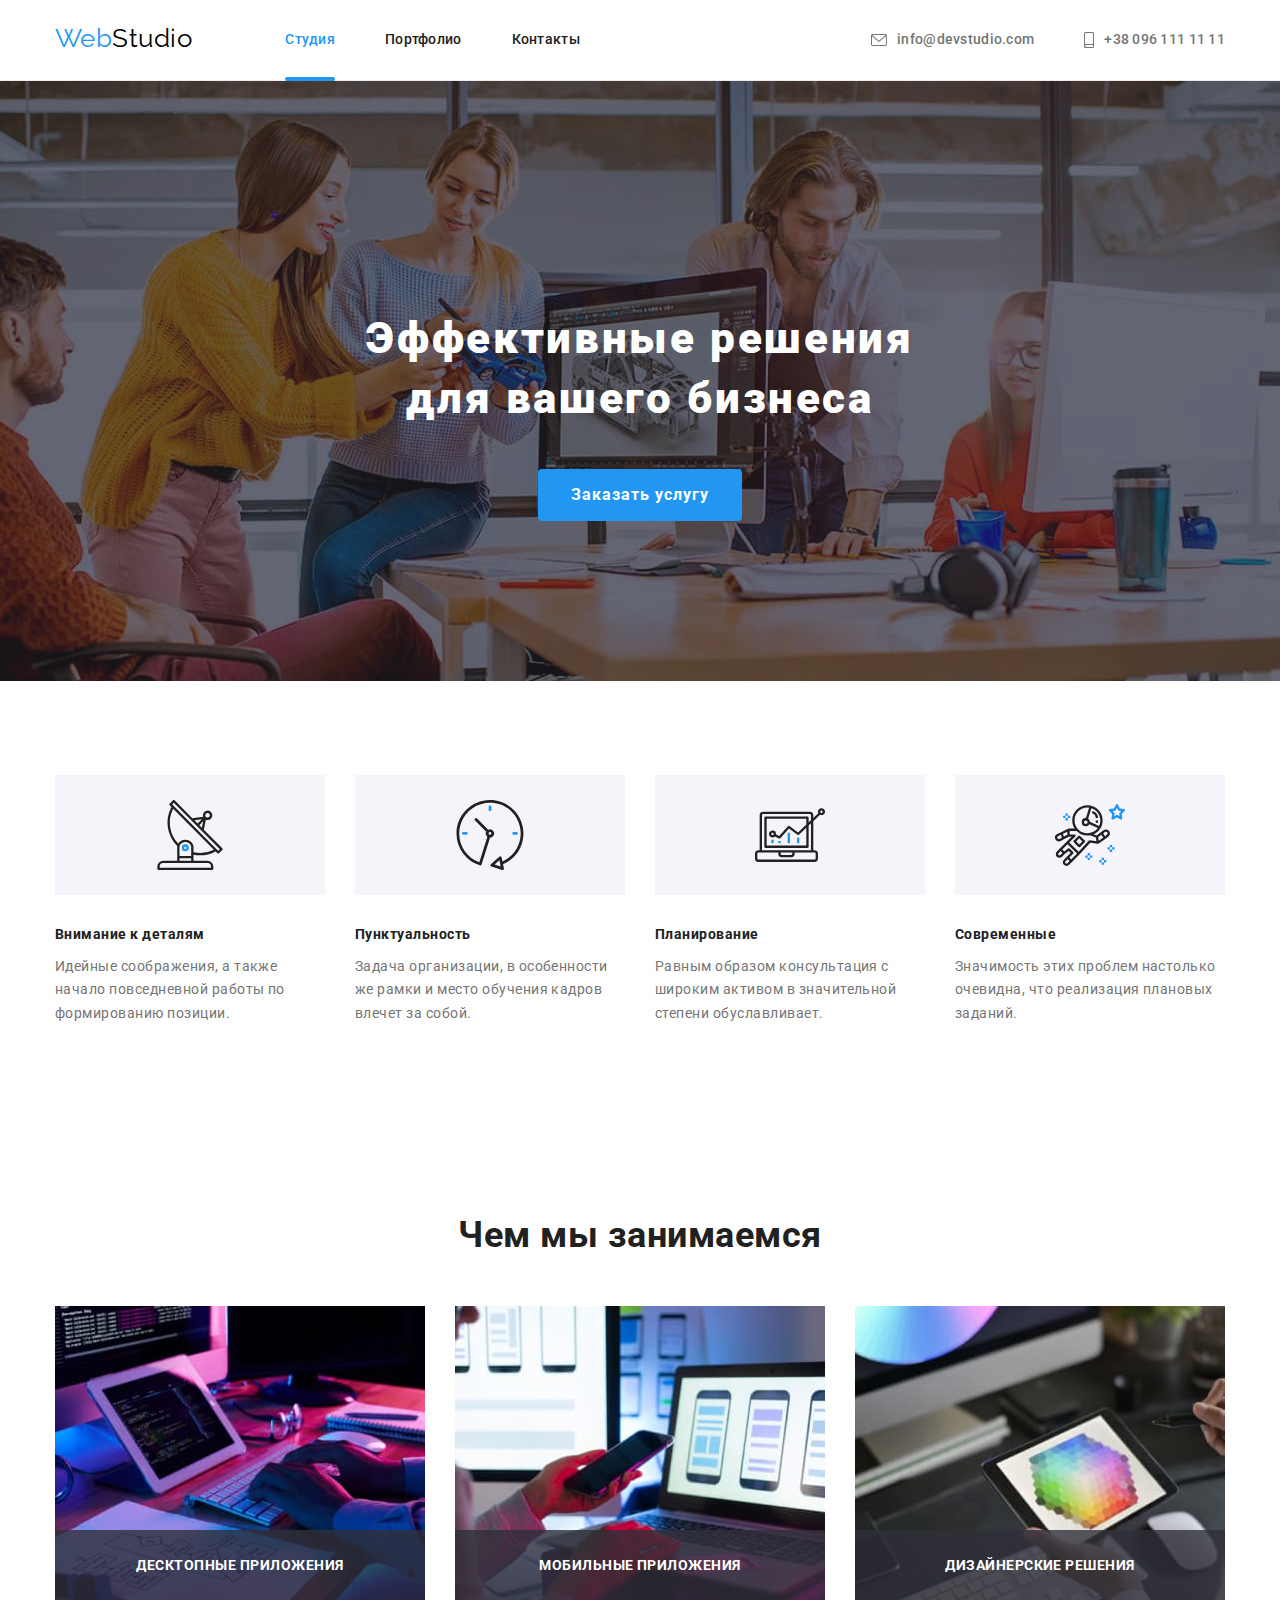
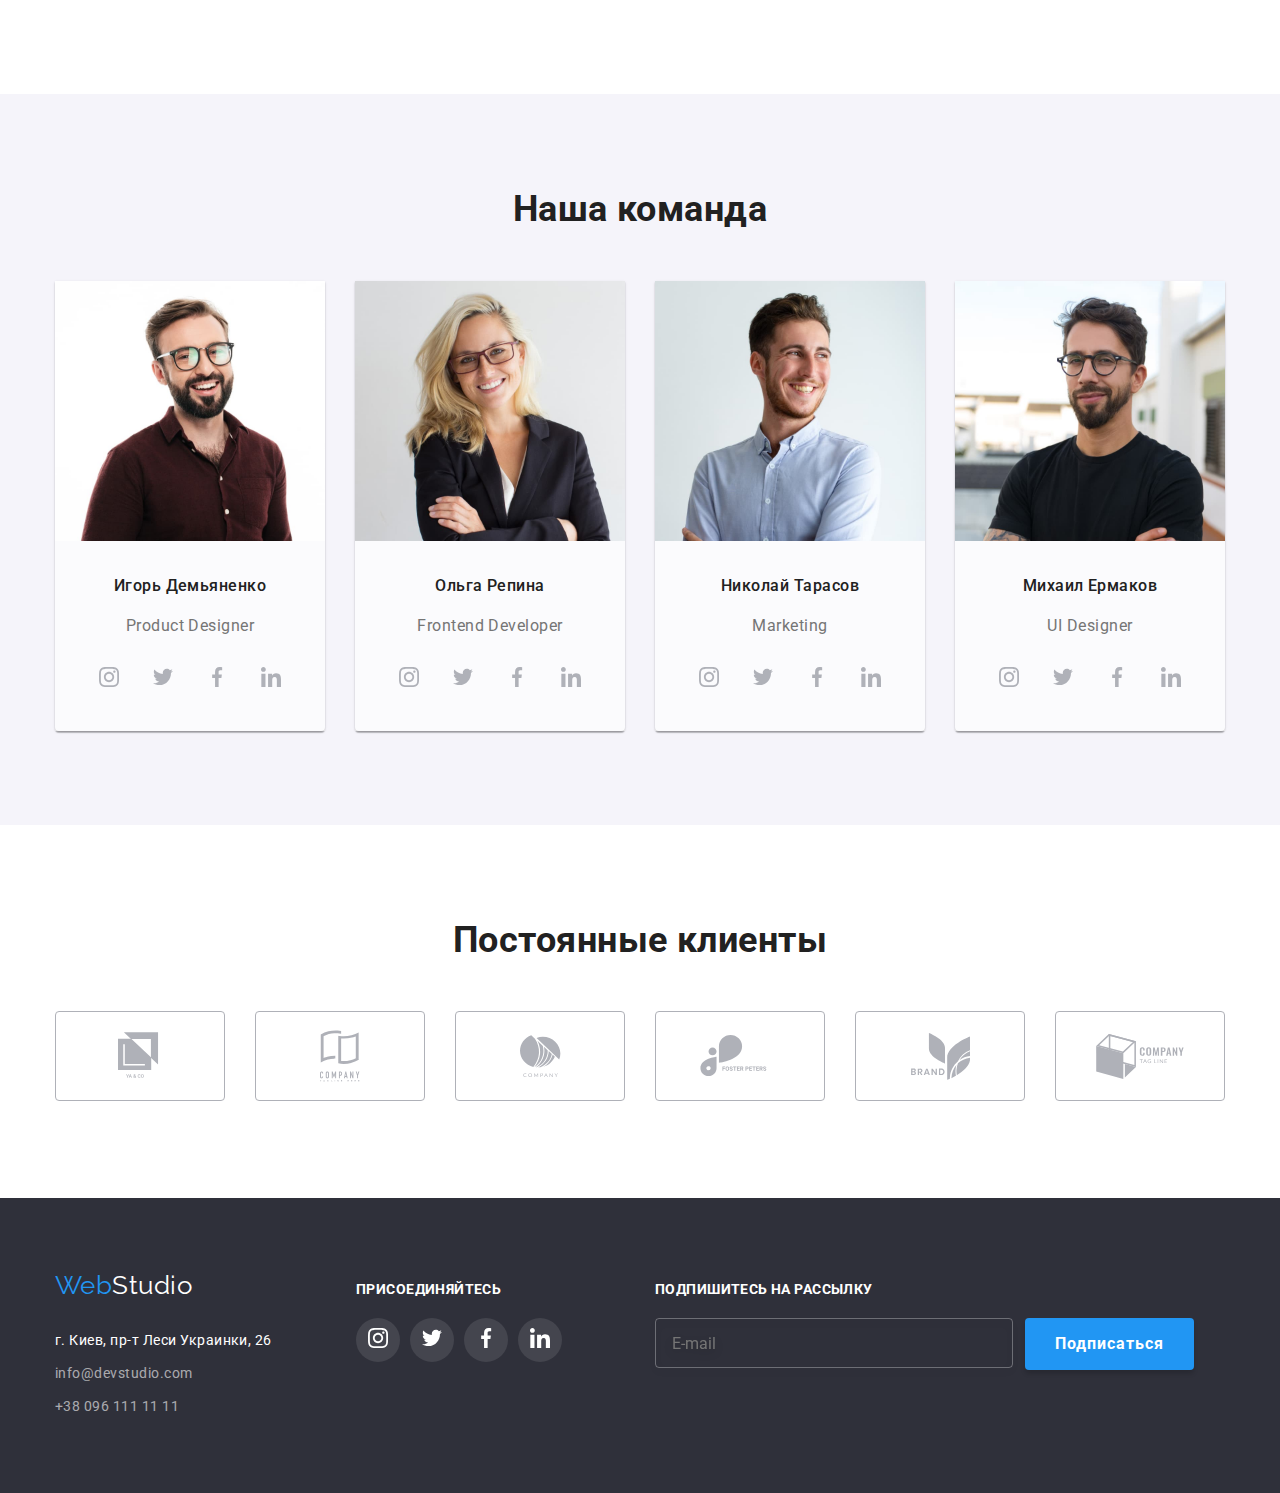
==== index.html @ 492726e6 "hm-6" ====
<!DOCTYPE html>
<html lang="en">
<head>
    <meta charset="UTF-8">
    <meta name="viewport" content="width=device-width, initial-scale=1.0">
    <title>Document</title>
    <link rel="preconnect" href="https://fonts.gstatic.com">
<link rel="stylesheet" href="https://fonts.googleapis.com/css2?family=Raleway:wght@700&family=Roboto:wght@400;500;700;900&display=swap">
<link rel="stylesheet" href="https://cdnjs.cloudflare.com/ajax/libs/modern-normalize/1.0.0/modern-normalize.min.css">    
<link rel="stylesheet" href="./css/modern-normalize.css">
    <link rel="stylesheet" href="./css/styles.css">
</head>
<body class="page">

    <!--шапка-->
      <header>
          <!-- container -->
         <div class="container main-nav">
       <nav class="nav">
       <a class="logo" href=""><span class="logo-web">Web</span>Studio</a>
           
               <ul class="site-nav">
                   <li class="item"> <a href="./index.html" class="link carent">Студия</a></li>
                   <li class="item"> <a href="./potrfolio.html" class="link">Портфолио</a></li>
                   <li class="item"> <a href="" class="link">Контакты</a></li>
               </ul>
            </nav>

            <ul class="nav-adress">
              <li class="item">
               <a href="mailto:info@devstudio.com" class="link"
               aria-label="icon-envelope">
               <svg class="address-icon" width="16"
               height="14"> 
                 <use href="./images/symbol-defs.svg#icon-envelope"></use>
               </svg>
               info@devstudio.com
               </a></li>
              <li class="item">
                <a href="tel:+380961111111" class="link" 
                aria-label="phone">
                 <svg class="address-icon" width="10"
                 height="16">
                   <use href="./images/symbol-defs.svg#icon-smartphone"></use>
                 </svg> 
                 +38 096 111 11 11</a></li>
          </ul>
            </div>
    </header> 
    

    <!--герой-->
    <main>
    <section class="hero">
        <h1 class="hero-title">Эффективные решения <br> для вашего бизнеса</h1>
       <button data-modal-open class="button">Заказать услугу</button> 
    </section>

    
    <!--особености-->

    <section class="section"> 
      
        <!-- container -->
      <div class="container">

              <h2 class="visually-hidden">особености</h2>
              <ul class="feature-list ">
                  <li class="items">
                      <h3 class="title">Внимание к деталям</h3>
                      <p class="desc">Идейные соображения, а также начало повседневной работы по формированию позиции.</p>
                    </li>
                  <li class="items">
                      <h3 class="title">Пунктуальность</h3>
                      <p class="desc">Задача организации, в особенности же рамки и место обучения кадров влечет за собой.</p>
                  </li>
                  <li class="items">
                      <h3 class="title">Планирование</h3>
                      <p class="desc">Равным образом консультация с широким активом в значительной степени обуславливает.</p>
                  </li>
                  <li class="items">
                      <h3 class="title">Современные</h3>
                      <p class="desc">Значимость этих проблем настолько очевидна, что реализация плановых заданий.</p>
                  </li>
              </ul>
            </div>
    </section>

    <!--занетасть-->
    <section class="section no-padding">  

        <!-- container -->
      <div class="container">

        <h2 class="section-title">Чем мы занимаемся</h2>
              <ul class="feature-list">
                  <li class="pic">
                     <a href="">
                          <img src="./images/box-1.jpg" alt="компютер" width="370">
                        </a>
                        <h2 class="pic-title">Десктопные приложения</h2>
                    </li>    
                    <li class="pic">
                      <a href="">
                            <img src="./images/box-2.jpg" alt="робоча зона " width="370">
                      </a>
                      <h2 class="pic-title">Мобильные приложения</h2>
                    </li>
                    <li class="pic">
                       <a href="">
                           <img src="./images/box-3.jpg" alt="планшет" width="370">
                        </a>
                        <h2 class="pic-title">Дизайнерские решения</h2>
                  </li>
              </ul>
              </div>
    </section>

  <!--команда-->

  <section class="section our">

<!-- container -->
      <div class="container">
          
    <h2 class="section-title">Наша команда</h2>
      <ul class="section-user">
          <li class="user">
              <article>
              <div class="pic">
              <img src="./images/img.jpg" alt="Product Designer" width="270">
              </div>
              </article>
              <div class="pic-content">
              <h3 class="item">Игорь Демьяненко</h3>
              <p class="link">Product Designer</p>
              <ul class="social-icons">
                <li class="icon-s">
                    <a href="">
                      <svg class="leter" width="20"  height="20">
                        <use  href="./images/symbol-defs.svg#icon-instagram">

                        </use>
                      </svg>
                    </a>
                </li>
                <li class="icon-s">
                    <a href="">
                      <svg class="leter" width="20"  height="20">
                        <use  href="./images/symbol-defs.svg#icon-twitter">

                        </use>
                      </svg>
                    </a>
                </li>
                <li class="icon-s">
                    <a href=""> 
                      <svg class="leter" width="20"  height="20">
                      <use  href="./images/symbol-defs.svg#icon-facebook">

                      </use>
                    </svg>
                  </a>
                </li>
                <li class="icon-s">
                    <a href="">
                      <svg class="leter" width="20"  height="20">
                        <use  href="./images/symbol-defs.svg#icon-linkedin">
                        </use>
                      </svg>
                    </a>
                </li>
            </ul>
              </div>
            </li>
          <li class="user">
              <article>
              <div class="pic">
              <img src="./images/img-(1).jpg" alt="Frontend Developer" width="270">
              </div>
            </article>
              <div class="pic-content">
              <h3 class="item">Ольга Репина</h3>
              <p class="link">Frontend Developer</p>
              <ul class="social-icons">
                <li class="icon-s">
                    <a href="">
                      <svg class="leter" width="20"  height="20">
                        <use  href="./images/symbol-defs.svg#icon-instagram">

                        </use>
                      </svg>
                    </a>
                </li>
                <li class="icon-s">
                    <a href="">
                      <svg class="leter" width="20"  height="20">
                        <use  href="./images/symbol-defs.svg#icon-twitter">

                        </use>
                      </svg>
                    </a>
                </li>
                <li class="icon-s">
                    <a href=""> 
                      <svg class="leter" width="20"  height="20">
                      <use  href="./images/symbol-defs.svg#icon-facebook">

                      </use>
                    </svg>
                  </a>
                </li>
                <li class="icon-s">
                    <a href="">
                      <svg class="leter" width="20"  height="20">
                        <use  href="./images/symbol-defs.svg#icon-linkedin">
                        </use>
                      </svg>
                    </a>
                </li>
            </ul>
            </div>
            </li>
          <li class="user">
              <article>
              <div class="pic">
              <img src="./images/img-(2).jpg" alt="Marketing" width="270">
              </div>
            </article>
              <div class="pic-content">
              <h3 class="item">Николай Тарасов</h3>
              <p class="link">Marketing</p>
              <ul class="social-icons">
                <li class="icon-s">
                    <a href="">
                      <svg class="leter" width="20"  height="20">
                        <use  href="./images/symbol-defs.svg#icon-instagram">

                        </use>
                      </svg>
                    </a>
                </li>
                <li class="icon-s">
                    <a href="">
                      <svg class="leter" width="20"  height="20">
                        <use  href="./images/symbol-defs.svg#icon-twitter">

                        </use>
                      </svg>
                    </a>
                </li>
                <li class="icon-s">
                    <a href=""> 
                      <svg class="leter" width="20"  height="20">
                      <use  href="./images/symbol-defs.svg#icon-facebook">

                      </use>
                    </svg>
                  </a>
                </li>
                <li class="icon-s">
                    <a href="">
                      <svg class="leter" width="20"  height="20">
                        <use  href="./images/symbol-defs.svg#icon-linkedin">
                        </use>
                      </svg>
                    </a>
                </li>
            </ul>
                     </div>
            </li>
          <li class="user">
              <article>
              <div class="pic">
              <img src="./images/img-(3).jpg" alt="UI Designer" width="270">
              </div>
            </article>
              <div class="pic-content">
              <h3 class="item">Михаил Ермаков</h3>
              <p class="link">UI Designer</p>
              <ul class="social-icons">
                <li class="icon-s">
                    <a href="">
                      <svg class="leter" width="20"  height="20">
                        <use  href="./images/symbol-defs.svg#icon-instagram">

                        </use>
                      </svg>
                    </a>
                </li>
                <li class="icon-s">
                    <a href="">
                      <svg class="leter" width="20"  height="20">
                        <use  href="./images/symbol-defs.svg#icon-twitter">

                        </use>
                      </svg>
                    </a>
                </li>
                <li class="icon-s">
                    <a href=""> 
                      <svg class="leter" width="20"  height="20">
                      <use  href="./images/symbol-defs.svg#icon-facebook">

                      </use>
                    </svg>
                  </a>
                </li>
                <li class="icon-s">
                    <a href="">
                      <svg class="leter" width="20"  height="20">
                        <use  href="./images/symbol-defs.svg#icon-linkedin">
                        </use>
                      </svg>
                    </a>
                </li>
            </ul>
                   </div>
            </li>
      </ul>
    </div>
  </section>

  <!-- Постоянные клиенты -->
  <section class="regular">
    <div class="container">
    <h2 class="section-title client">Постоянные клиенты</h2>
    <ul class="client-title">
      <li clas="client-link">
        <a class="client-item" href="#">
          <div class="client-wraper">
          <svg class="icon-c" width="44.27" height="49.23">
            <use href="./images/symbol-defs.svg#icon-logo-1"></use>
          </svg>
        </div>
        </a>
      </li>
      <li clas="client-link">
        <a class="client-item" href="">
          <div class="client-wraper">
          <svg class="icon-c" width="40" height="52">
            <use href="./images/symbol-defs.svg#icon-logo-2"></use>
          </svg>
        </div>
        </a>
      </li>
      <li clas="client-link">
        <a class="client-item" href="">
          <div class="client-wraper">
          <svg class="icon-c" width="41" height="42.6">
            <use href="./images/symbol-defs.svg#icon-logo-3"></use>
          </svg>
        </div>
        </a>
      </li>
      <li clas="client-link">
        <a class="client-item" href="">
          <div class="client-wraper">
          <svg class="icon-c" width="79.66" height="42.02">
            <use href="./images/symbol-defs.svg#icon-logo-4"></use>
          </svg>
        </div>
        </a>
      </li>
      <li clas="client-link">
        <a class="client-item" href="">
          <div class="client-wraper">
          <svg  class="icon-c" width="59" height="47">
            <use href="./images/symbol-defs.svg#icon-logo-5"></use>
          </svg>
        </div>
        </a>
      </li>
      <li clas="client-link">
        <a class="client-item" href="">
          <div class="client-wraper">
          <svg class="icon-c" width="88.48" height="45.44">
            <use href="./images/symbol-defs.svg#icon-logo-6"></use>
          </svg>
        </div>
        </a>
      </li>
    </ul>
    </div>
  </section>
  </main>

  <!-- footer -->

  <footer class="footer">

      <!-- container -->

      <div class="container foot-div">
      <div>
    <a class="logo" href=""><span class="logo-web">Web</span>Studio</a>
    <address class="adres">

       <ul class="contact">
        <li class="links"><a href="" class="item-s">г. Киев, пр-т Леси Украинки, 26</a></li>
        <li class="links"><a href="mailto:info@devstudio.com" class="item">info@devstudio.com</a></li>
        <li class="links"><a href="tel:+380961111111" class="item">+38 096 111 11 11</a></li>
    </ul>
</address>
      </div>
    <!-- container -->
    <div class="footer-icons">
<section >
  <h2 class="footer-title">присоединяйтесь</h2>
  <ul class="social-icons">
    <li class="icon-s footer-li">
        <a class="footer-a" href="">
          <svg class="leter-f" width="20"  height="20">
            <use  href="./images/symbol-defs.svg#icon-instagram">
            </use>
          </svg>
        </a>
    </li>
    <li class="icon-s footer-li">
        <a href="">
          <svg class="leter-f" width="20"  height="20">
            <use  href="./images/symbol-defs.svg#icon-twitter">

            </use>
          </svg>
        </a>
    </li>
    <li class="icon-s footer-li">
        <a href=""> 
          <svg class="leter-f" width="20"  height="20">
          <use  href="./images/symbol-defs.svg#icon-facebook">

          </use>
        </svg>
      </a>
    </li>
    <li class="icon-s footer-li">
        <a href="">
          <svg class="leter-f" width="20"  height="20">
            <use  href="./images/symbol-defs.svg#icon-linkedin"></use>
          </svg>
        </a>
    </li>
</ul>
</section>
</div>
<section>
 <h2 class="footer-title">Подпишитесь на рассылку</h2>
 <div class="footer-form">
   <form name="sign-form" autocomplete="on" novalidate>
     <label>
       <input class="email-footer" type="email" name="email" placeholder="E-mail" />
      </label>
    </form>
    <button class="button-footer" type="submit">Подписаться</button>
  </div>
  </section>
</div>
  </footer>

  <div class="backdrop-sign is-hidden" data-modal>
    <div class="modal-sign">
      <button data-modal-close class="modal-colose">
        <svg class="close" width="18" height="18">
          <use href="./images/symbol-defs.svg#icon-close-black-1" ></use>
        </svg>
      </button>
    </div>
  </div>
  <script src="./modal.js" ></script>
  <script src="./js/modal.js"></script>
</body>
</html>
---- css/styles.css ----
:root { 
--primary-text-color: #757575; 
--title-text-color: #212121;  
--akcent-color:  #2196F3;
--logo-tekst: #000000;
--hero-100pr: #FFFFFF;
--white-footer-60pr:rgba(255, 255, 255, 0.6);
--white-footer-op30: gba(255, 255, 255, 0.3);

--backgraund: #2F303A; 
--primery-btn-color: #F5F4FA;
--social-icons: #afb1b8;
--card-grid: 30px;
--white-text-color-1: rgba(255, 255, 255, 0.1);
--bg-hero-color: rgba(47, 48, 58, 0.4);
--feature-list-bg-color: rgba(47, 48, 58, 0.8);
--backdrop:  rgba(0, 0, 0, 0.2);
--card-bg-color: rgba(33, 150, 243, 0.9);

--shadow-button: 0px 4px 4px rgba(0, 0, 0, 0.15);
--animation: 250ms cubic-bezier(0.4, 0, 0.2, 1);
}

body { 
color: var(--primary-text-color); 
font-family: Roboto, sans-serif; 
letter-spacing: 0.03em;}


.visually-hidden { 
position: absolute;
width: 1px; 
height: 1px; 
margin: -1px; 
border: 0; 
padding: 0; 
white-space: nowrap; 
clip-path: inset(100%); clip: rect(0 0 0 0); overflow: hidden;}


/* анульовання */

.section.no-padding {
    padding-top: 0;
    padding-bottom: 0;
}
.card-set .list {
    margin-top: 4;
    margin-bottom: 0;
}

img {
    display: block;
    max-width: 100%;
    height: auto;
}
 
.container {
margin-left: auto;
margin-right: auto;
width: 1200px;
padding-right: 15px;
padding-left: 15px;
}
  
    
/* main-nav */
header {
    border-bottom: 1px solid rgba(236, 236, 236, 1);;
}
.main-nav {
    justify-content: space-between;
    align-items: center;
    display: flex;
}
.nav {
    display: flex;
}
/* .nav-adress */
.nav-adress { 
    margin-left: auto;
    display: flex;
    padding-left: 0;
    margin-top: 0;
    margin-bottom: 0;


    font-weight: 500; 
    font-size: 14px; 
    line-height: 1.14; 
    letter-spacing: 0.02em;
    cursor: pointer;

    color: var(--primary-text-color);
}

.site-nav {
    justify-content: space-between;
    align-items: center;
    
    display: flex;
    margin-left: 93px;
    margin-top: 0;
    margin-bottom: 0;
    padding-left: 0;
}
/* logo */

.logo-web {color: var(--akcent-color);}

.nav .logo {
    padding-top: 24px;
    padding-bottom: 25px;
}
.logo {
    color: var(--logo-tekst); 
    font-family: Raleway, sans-serif;
    font-size: 26px; 
    line-height: 1.11; 
}
.site-nav .item +.item {
    margin-left: 50px;
}

.site-nav .link {
    position: relative;
    display: block;
    padding-top: 32px;
    padding-bottom: 32px;
    

    color: var(--title-text-color);
    font-weight: 500; 
    font-size: 14px; 
    line-height: 1.14; 
    letter-spacing: 0.02em;
    transition: color var(--animation);
}

.site-nav .link:hover,
.site-nav .link:focus {
    color: var(--akcent-color);
}

.site-nav .link::after {
    content: '';
    position: absolute;
    bottom: -1px;
    left: 0;
    width: 100%;
    height: 4px;

    background-color: var(--akcent-color);
    border-radius: 2px;
    opacity: 0;
    
    transition: opacity var(--animation);
}


.site-nav .link:hover::after,
.site-nav .link:focus::after {
    opacity: 1;
}

.site-nav .carent {
    color: var(--akcent-color);
}

.site-nav .carent::after {
   opacity: 1;
}

.nav-adress .item + .item {
    margin-left: 50px;
}

/* adres */
   
.nav-adress .link {
position: relative;

    display: flex;
    align-items: center;

    padding-top: 22px;
    padding-bottom: 22px;
    font-weight: 500;
    font-size: 14px;
    line-height: 1.14;
    letter-spacing: 0.02em;
color: var(--primary-text-color);
transition: color var(--animation);
}

/* .nav-adress .link::after {
    content: '';
    position: absolute;
    bottom: 0;
    width: 100%;
    height: 5px;

    background-color: var(--akcent-color);
    border-radius: 4px;

    opacity: 0;

    transition: opacity var(--animation);
}

.nav-adress .link:hover::after,
.nav-adress .link:focus::after {
    opacity: 1;
} */

.address-icon {
    align-items: center;
    fill: currentColor;
    margin-right: 10px;
    transition: color 250ms cubic-bezier(0.4, 0, 0.2, 1);
}
.address-icon:hover,
.address-icon:focus {
fill: var(--akcent-color);
}
/* .contact .link:last-child {
    margin-left: 50px;
} */

/* .contact li:not(:last-child) {
    margin-right: 50px;
} */

.nav-adress .link:hover, 
.nav-adress .link:focus {color: var(--akcent-color);}

/* hero */

.hero {
    max-width: 1600px;
    margin-right:auto;
    margin-left: auto;
    padding-top: 199px;
    padding-bottom: 201px;
    margin-top: 0px;
    margin-bottom: 0px;
    height: 600px;
    text-align: center;
    background-image: linear-gradient(to right,
    var(--bg-hero-color), var(--bg-hero-color)
),
url(../images/hero.jpg);
background-size: cover;
background-position: center;
text-align: center; 
}

.hero .hero-title {
    margin-bottom: 40px;
    margin-right:auto;
    margin-left: auto;
    color: var(--hero-100pr); 
    font-weight: 900; 
    font-size: 44px; 
    line-height: 1.36; 
    width: 696px;
    letter-spacing: 0.06em;
}

/* section */
.section {
    padding-top: 94px;
    padding-bottom: 94px;
}

.feature-list{
    display: flex;
    flex-wrap: wrap;
    
    padding-bottom: 94px;
    margin-top: 0;
    margin-bottom: 0;
    padding-left: 0;
    list-style: none;
}
.feature-list .title {
    margin-top: 30px;
    margin-bottom: 10px;
}
.items::before { 
display: block;
content: '';
width: 270px;
height: 120px;
margin-bottom: 30px;
background-repeat: no-repeat;
background-position: center;
background-color: var(--primery-btn-color);

}

.items:nth-child(1)::before {
    background-image: url("../images/antenna.svg");
}

.items:nth-child(2)::before {
    background-image: url("../images/clock.svg");
}

.items:nth-child(3)::before {
    background-image: url("../images/diagram.svg");
}

.items:nth-child(4)::before {
    background-image: url("../images/astronaut.svg");
}


/* .items .icon-antenna {
    background-image: url(../images/symbol-defs.svg#icon-antenna);
} */
.feature-list .items {
width: 270px;
}

.feature-list .items +.items {
margin-left: 30px;
}

.feature-list .pic {
    position: relative;
    width: 370px;
}

.feature-list .pic + .pic {
    margin-left: 30px;
}
.section-title,
.section .title,
.section .item {color: var(--title-text-color);}

.feature-list .title {
    margin-top: 0;
    margin-bottom: 10px;

    font-size: 14px; 
    line-height: 1.4;}

    .feature-list
    .pic-title {  
        position: absolute;
        width: 370px;
        height: 70px;
        padding: 27px 0;

    bottom: 0;
    margin-top: 0;
    margin-bottom: 0;
    font-weight: 700;
    font-size: 14px; 
    line-height: 1.17;
    text-transform: uppercase;
    text-align: center;

    color: var(--hero-100pr);
    background-color:var(--feature-list-bg-color);    
}
.section-title {
    margin-top: 0;
    margin-bottom: 50px;
    font-size: 36px; 
    line-height: 1.17;
    text-align: center;

}
.section-title.client {
    padding-top: 94px;
}
.section .desc {
    margin-top: 0;
    margin-bottom: 0;

    font-weight: 400; 
    font-size: 14px; 
    line-height: 1.71;
}

.section .item {
    margin-top: 0;
    margin-bottom: 10px;

    font-weight: 500; 
    font-size: 16px; 
    line-height: 1.9;}

.section .link {
    padding-top: 0;
    padding-bottom: 0;
    margin-bottom: 16px;
    margin-top: 0;

    font-size: 16px; 
    line-height: 1.9;
}

.section.our {
    background-color: var(--primery-btn-color);
}

.section-user .user {
    flex-basis: calc(100% / 4 - var(--card-grid));
    margin-left: var(--card-grid);
    box-shadow: 0px 1px 3px rgba(0, 0, 0, 0.12), 0px 1px 1px rgba(0, 0, 0, 0.14), 0px 2px 1px rgba(0, 0, 0, 0.2);
border-radius: 0px 0px 4px 4px;
}
.section-user {
    margin-left: calc(-1 * var(--card-grid));
    display: flex;
    flex-wrap: wrap;
    padding-left: 0;
    margin-top: 0;
    margin-bottom: 0;
    text-align: center;
    
}
.pic-content {
    padding-top: 30px;
    padding-bottom: 30px;
    background-color: var(--white-footer-60pr);
}
/* social-icons */
.social-icons {
    display: flex;
    justify-content: center;
    padding-left: 0;
    color: var(--primary-text-color);
}
.social-icons .icon-s {
    display: flex;
    justify-content: center;
    align-items: center;
    width: 44px;
    height: 44px;
    border-radius: 50%;
    transition: background-color var(--animation);
}
.social-icons .icon-s + .icon-s {
    margin-left: 10px;
}

.leter {
    fill: var(--social-icons);
    transition: color var(--animation));
}
.icon-s:hover .leter{
    fill: var(--hero-100pr);
}

.social-icons .icon-s:hover,
.social-icons .icon-s:focus {
    background-color: var(--akcent-color);
}
.icon-s.footer-li {
    background-color: var(--white-text-color-1);
    fill: var(--hero-100pr);
}
.leter-f {
    fill: var(--hero-100pr);
}
/* .section-user .link {
    margin-bottom: 30px;
} */

/* .section-user .user + .user {
margin-left: 30px;
} */

/* Постоянные клиенты */

.regular {
padding-bottom: 97px;
}

.client-title {
 padding: 0;
  margin: 50px auto 0;
  display: flex;
  justify-content: space-between;
  color: var(--social-icons);
}

.client-item {
    color: var(--social-icons);

}
.client-wraper {
    width: 170px;
  height: 90px;
  border: 1px solid currentColor;
  border-radius: 4px;
  display: flex;
  justify-content: center;
  align-items: center;
  transition: color var(--animation);
}

.icon-c {
    fill: currentColor;
}


.client-wraper:hover,
.client-wraper:focus {
color: var(--akcent-color);
}
/* footer */

.footer {
    display: flex;
    justify-content: center;
    background: var(--backgraund);

}
.footer-ul {
    margin: 20px 0 0;
  }

.footer .logo, 
.footer .item-s {color: var(--hero-100pr);}

.adres .item {
    color: var(--white-footer-60pr);
    transition: color var(--animation);
}

.adres .item:hover,
.adres .item:focus {
    color: var(--hero-100pr);
}
.footer .contact {
    display: block;
    flex-wrap: wrap;
    padding-left: 0;
    margin-top: 20px;
width: 231px;
    font-weight: normal; 
    font-size: 14px; 
    line-height: 1.71;
}
.contact .links {
    display: inline-block;
    flex-wrap: wrap;
    margin-top: 9px;
}
.footer .container {
    padding-top: 60px;
    padding-bottom: 60px;
}
.footer-title {
    font-style: normal;
  font-weight: bold;
  margin-bottom: 20px;
    padding-left: 0;
    font-size: 14px;
    line-height: 1.14;
    letter-spacing: 0.03em;
    color: var(--hero-100pr);
text-transform: uppercase;
}

.footer-icons {
    display: flex;
    justify-content: center;
    align-items: center;
    padding-top: 0;
    padding-bottom: 0;
    width: 206px;
  margin: 12px 93px 40px 70px;
}

.foot-div {
    display: flex;
    align-items: baseline;
}

/* footer e-mail */
 .footer-form {
     display: flex;
 }
.email-footer {
width: 358px;
height: 50px;

margin: 0;
padding-top: 15px;
padding-bottom: 15px;
padding-left: 16px;
border: 1px solid rgba(255, 255, 255, 0.3);
box-sizing: border-box;
filter: drop-shadow(0px 4px 4px rgba(0, 0, 0, 0.15));
border-radius: 4px;
background-color: transparent;
color: var(--hero-100pr)
}

/* button */
.button {
    border-radius: 4px;
    padding: 10px 32px;
    border: 1px solid transparent;

    color: var(--hero-100pr); 
    background-color: var(--akcent-color); 
    
    font-family: inherit; 
    font-weight: 700; 
    font-size: 16px; 
    line-height: 1.87; 
    letter-spacing: 0.06em;
    align-items: center;
}

.button-footer {
    padding: 10px 29px;
    font-family: inherit;
margin-left: 12px;
font-weight: 700;
font-size: 16px;
line-height: 1.87;
letter-spacing: 0.06em;
border-radius: 4px;
align-items: center;
border: 1px solid transparent;

color: var(--hero-100pr);
background-color: var(--akcent-color);

box-shadow: var(--shadow-button)
}

.title-btn {
    justify-content: center;
    padding-top: 93px;
    padding-bottom: 34px;
    display: flex;
padding-left: 0;
margin-top: 0;
margin-bottom: 0;
}

.title-btn .btn-btn + .btn-btn {
    margin-left: 8px;
}
.btn {
    display: inline-block;
    border-radius: 4px;
    padding: 6px 22px;
    border: 1px solid transparent;

    color: var(--title-text-color); 
    background: var(--primery-btn-color); 
    
    font-family: inherit; 
    font-weight: 500; 
    font-size: 16px; 
    line-height: 1.62;
    text-align: center;

    transition: background var(--animation),
    color 250ms var(--animation);
}

.btn:hover,
.btn:focus {
    color: var(--hero-100pr); 
    background: var(--akcent-color);
}

/* portfolio */

/* container */
.title-flex {
    margin-right: auto;
   margin-left: auto;
    padding-right: 15px;
    padding-bottom: 94px;
    padding-left: 15px;
    width: 1200px;

}

.card-contents .title {
    margin-top: 0;
    margin-bottom: 4px;
    width: 322px;

    color: var(--title-text-color);
    font-weight: 700;
    font-size: 18px;
    line-height: 2;
    letter-spacing: 0.06em;
}
.card-set {
    display: flex;
    flex-wrap: wrap;
    padding-left: 0;
    margin-top: calc(-1 * var(--card-grid));
    margin-bottom: 0;
    margin-left: calc(-1 * var(--card-grid));
}
.card-set .grid {
    flex-basis: calc(100% / 3 - var(--card-grid));
    margin-top: var(--card-grid);
    margin-left: var(--card-grid);
    box-shadow: 0px 1px 3px rgba(0, 0, 0, 0.12), 0px 1px 1px rgba(0, 0, 0, 0.14), 0px 2px 1px rgba(0, 0, 0, 0.2);
border-radius: 0px 0px 4px 4px;
}

.card-contents {
    padding: 20px 24px;
}
 
.caption .title {
    margin-top: 20px;

    color: var(--title-text-color); 
    font-size: 18px; line-height: 2;
    letter-spacing: 0.06em;
}

.caption .list {
    margin-top: 0;
    margin-bottom: 20px;

    font-weight: 400; 
    font-size: 16px; 
    line-height: 1.87;
}

/* overlay-portfolio */
.card-thumb {
    position: relative;
    overflow: hidden;
}

.card-overlay {
    position: absolute;
   
    top: 0;
    left: 0;
    width: 100%;
    height: 100%;
    padding: 63px 24px;  
background-color: var(--card-bg-color);

/* opacity: 0;
transition: opacity var(--animation); */

transform: translateY(100%);
transition: transform var(--animation);
}

.card:hover .card-overlay {
    transform: translateX(0);
}
/* .card:hover .card-thumb::before {
    opacity: 1;
} */

.card-text {
    position: absolute;
    width: 322px;
    height: 168px;
    display: flex;
    top: 50%;
    left: 50%;
    transform: translate(-50%, -50%);    

font-weight: 400;
font-size: 18px;
line-height: 1.56;

color: var(--hero-100pr);

opacity: 0;
transition: opacity var(--animation);
}

.card:hover .card-text,
.card:focus .card-text {
    opacity: 1;
}

/* backdrop-hero */
.backdrop-sign {
    position: fixed;
    top: 0;
    left: 0;

    width: 100%;
    height: 100%;

    background-color: var(--backdrop);
    
    opacity: 1;
    transition: opacity var(--animation);
    
}
.backdrop-sign.is-hidden {
    opacity: 0;
    pointer-events: none;
    visibility: visible;
}

.backdrop-sign.is-hidden .modal-sign {
    transform: translate(-50%, -50%) scale(1.3);
}
.modal-sign {
    position: absolute;
    top: 50%;
    left: 50%;
    padding: 40px;
    transform: translate(-50%, -50%) scale(1);

    min-width: 528px;
    min-height: 100vh;

    background-color: var(--hero-100pr);
    box-shadow: 0px 1px 3px rgba(0, 0, 0, 0.12), 0px 1px 1px rgba(0, 0, 0, 0.14), 0px 2px 1px rgba(0, 0, 0, 0.2);
    border-radius: 4px;
  
}
.modal-colose {
    position: absolute;
    top: 8px;
    right: 8px;
    padding: 5px;
    
    display: flex;
    border: 1px solid rgba(0, 0, 0, 0.1);
  border-radius: 50%;
  cursor: pointer;
  background-color: inherit
}






/* .modal-colose {
    position: absolute;
  top: 8px;
  right: 8px;

  display: flex;
  padding: 5px;
  border: 1px solid rgba(0, 0, 0, 0.1);
  border-radius: 50%;
  /* cursor: pointer; */
  background-color: inherit;
} */
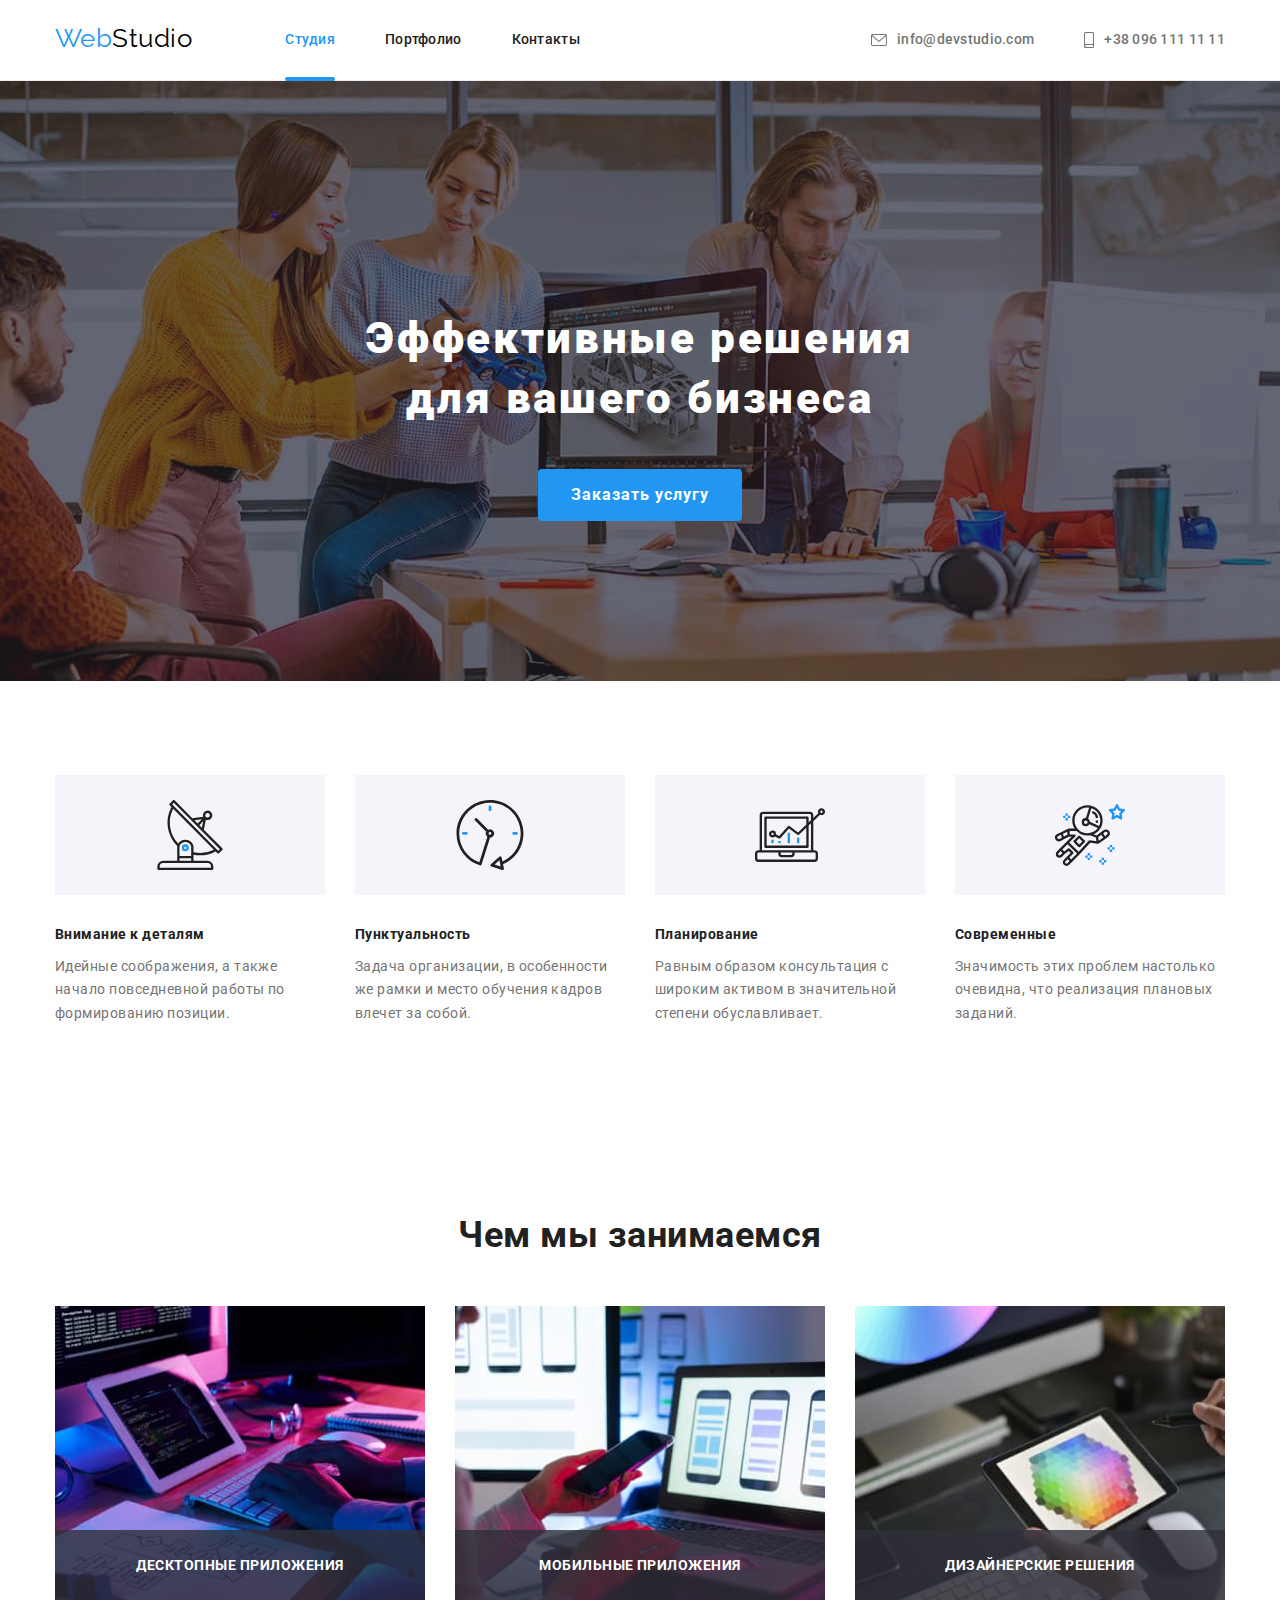
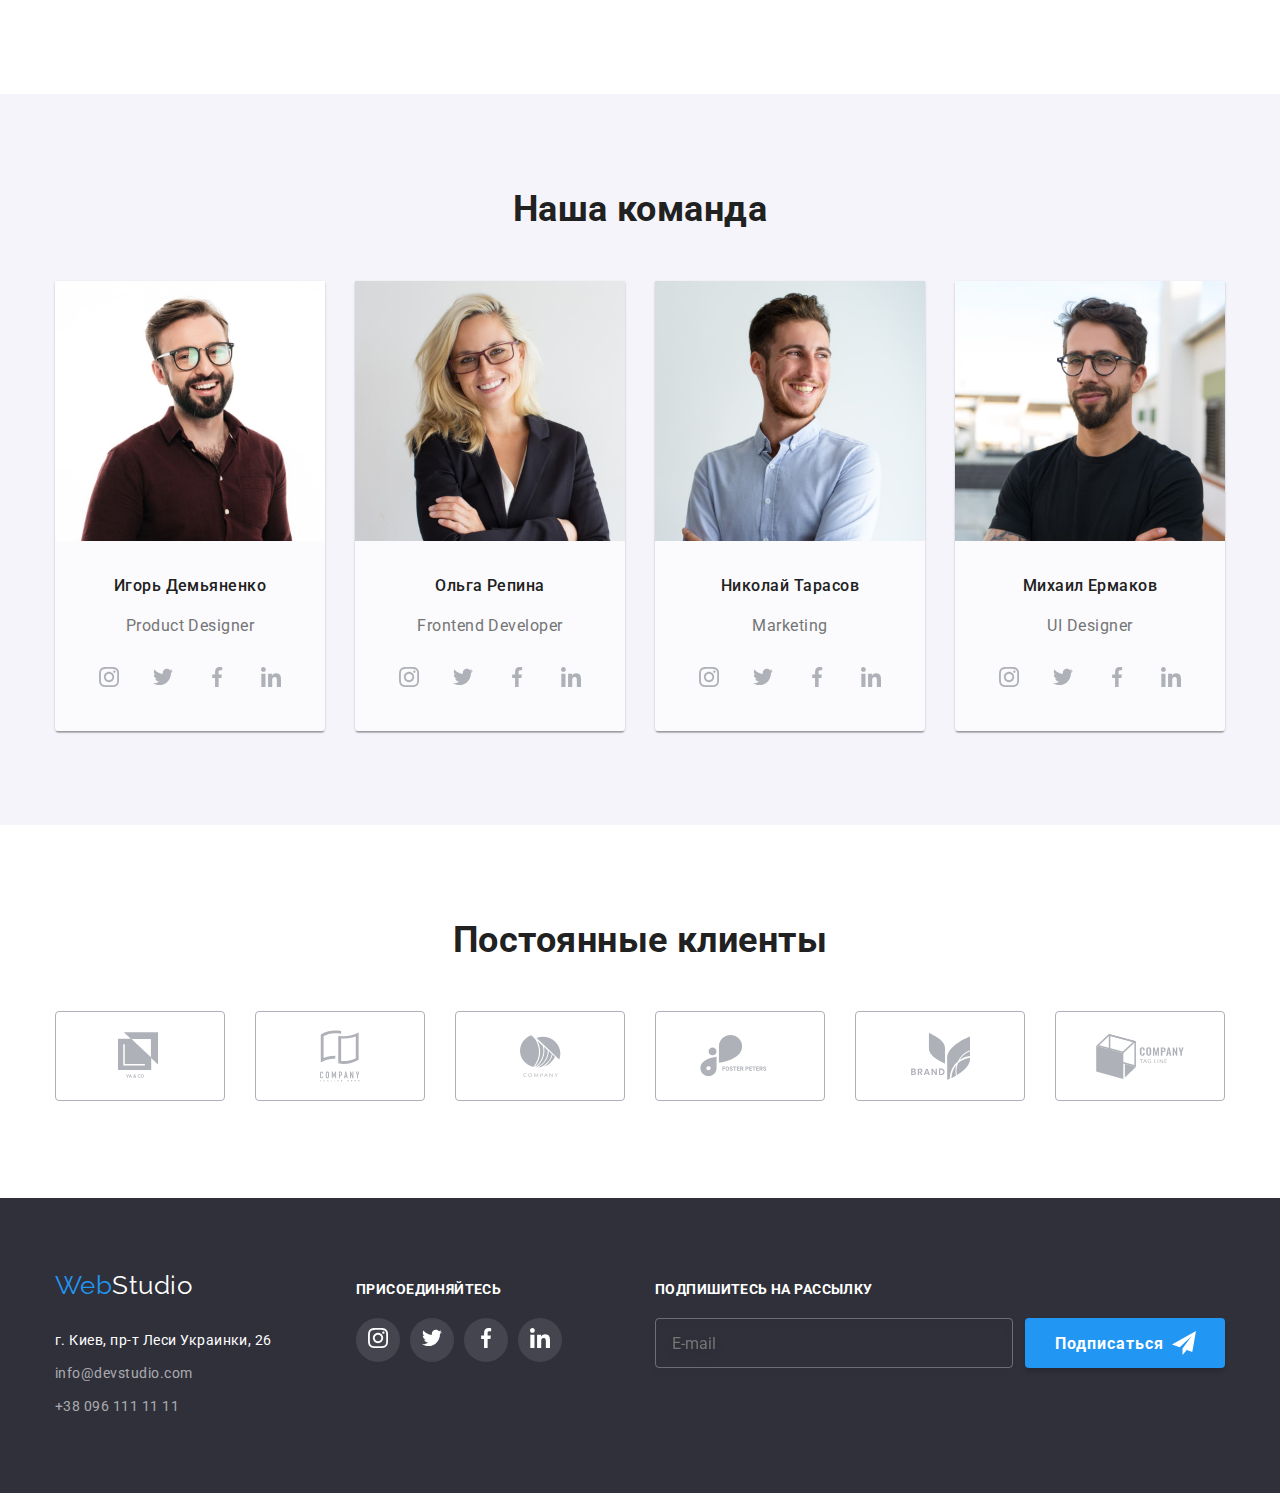
==== commit 3bab275b: "footer-mail" ====
--- a/index.html
+++ b/index.html
@@ -452,7 +452,11 @@
        <input class="email-footer" type="email" name="email" placeholder="E-mail" />
       </label>
     </form>
-    <button class="button-footer" type="submit">Подписаться</button>
+    <button class="button-footer" type="submit">Подписаться
+      <svg class="leter-btn" width="24"  height="24">
+        <use  href="./images/symbol-defs.svg#icon-send"></use>
+      </svg>
+    </button>
   </div>
   </section>
 </div>
--- a/css/styles.css
+++ b/css/styles.css
@@ -602,7 +602,16 @@
 background-color: transparent;
 color: var(--hero-100pr)
 }
-
+ 
+.leter-btn {
+position: absolute;
+top: 50%;
+right: 28px;
+transform: translateY(-50%);
+/* padding-left: 10px; */
+
+fill: var(--hero-100pr);
+}
 /* button */
 .button {
     border-radius: 4px;
@@ -618,10 +627,17 @@
     line-height: 1.87; 
     letter-spacing: 0.06em;
     align-items: center;
+    cursor: pointer;
 }
 
 .button-footer {
-    padding: 10px 29px;
+    width: 200px;
+    height: 50px;
+    position: relative;
+    padding-top: 10px;
+    padding-right: 62px;
+    padding-bottom: 10px;
+    padding-left: 29px;
     font-family: inherit;
 margin-left: 12px;
 font-weight: 700;
@@ -635,7 +651,8 @@
 color: var(--hero-100pr);
 background-color: var(--akcent-color);
 
-box-shadow: var(--shadow-button)
+box-shadow: var(--shadow-button);
+cursor: pointer;
 }
 
 .title-btn {
@@ -845,22 +862,5 @@
 
 
 
-
-
-
-/* .modal-colose {
-    position: absolute;
-  top: 8px;
-  right: 8px;
-
-  display: flex;
-  padding: 5px;
-  border: 1px solid rgba(0, 0, 0, 0.1);
-  border-radius: 50%;
-  /* cursor: pointer; */
-  background-color: inherit;
-} */
-
-
  
 
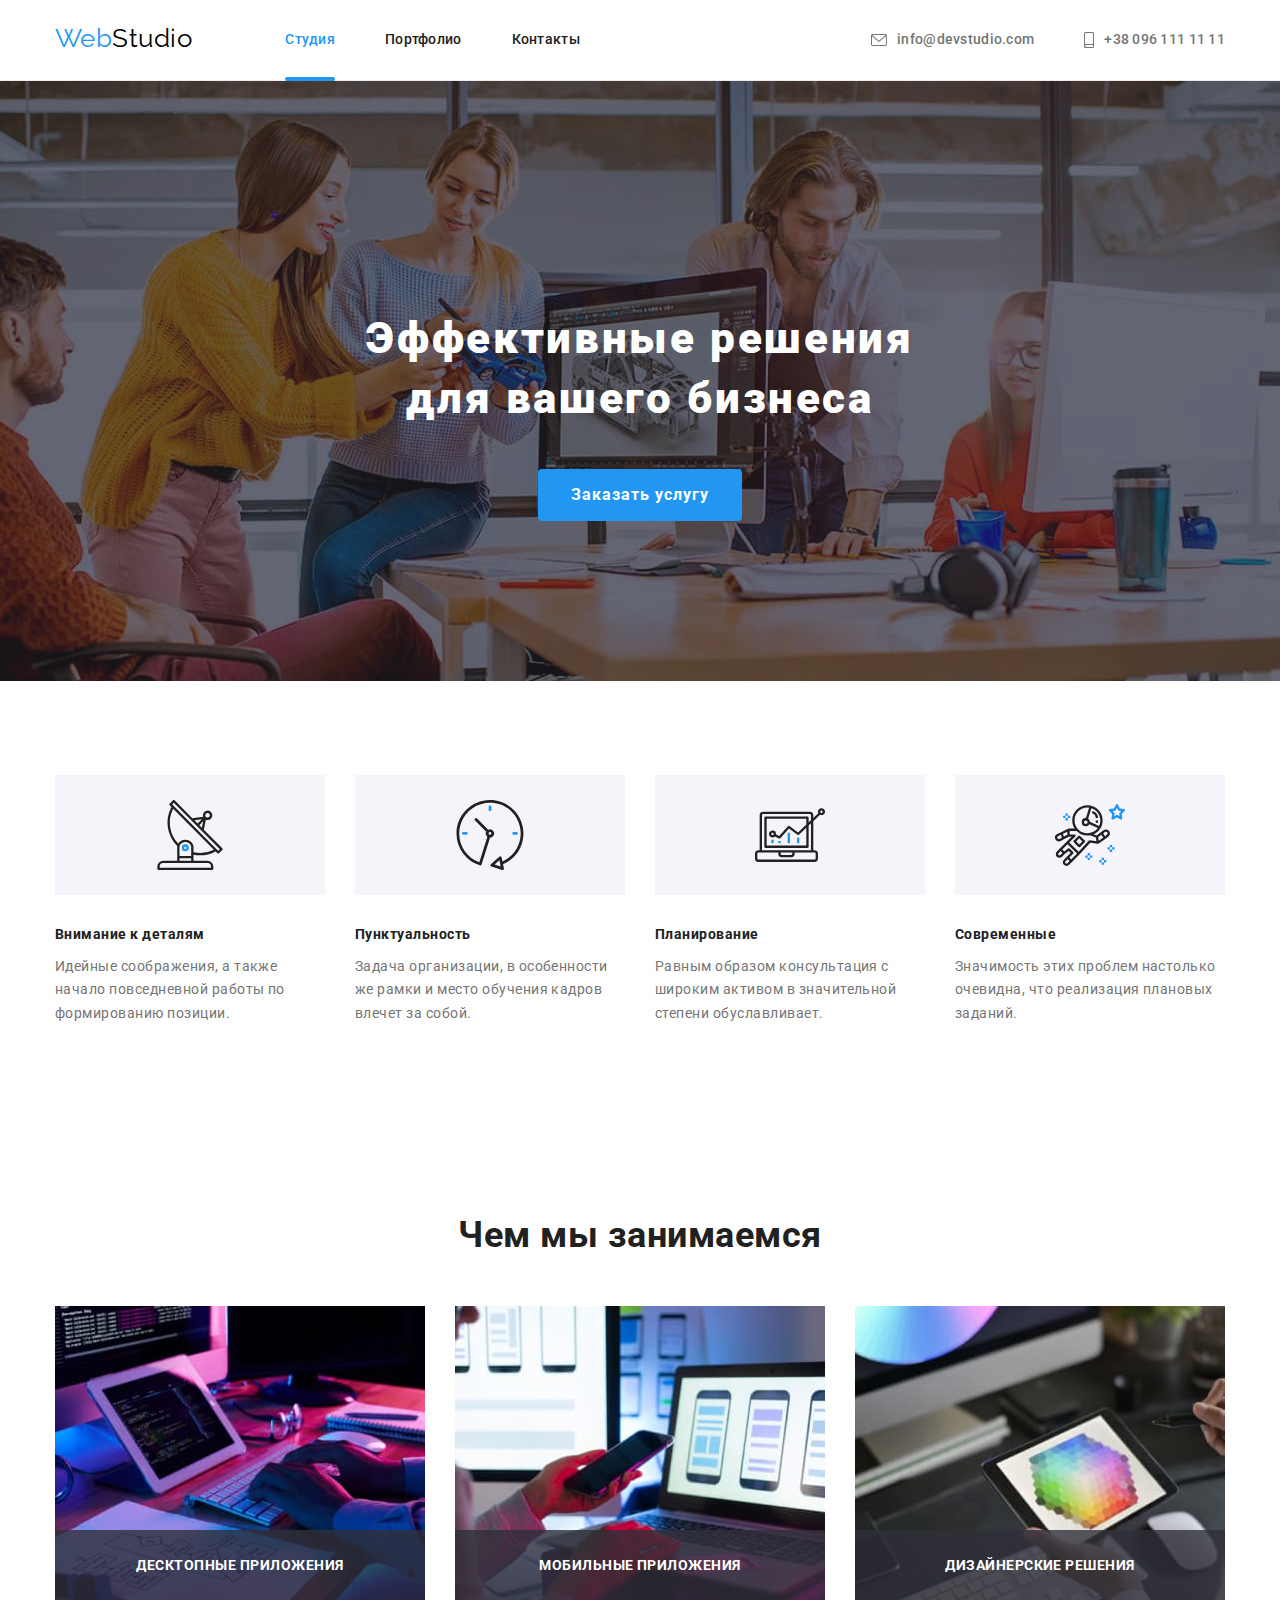
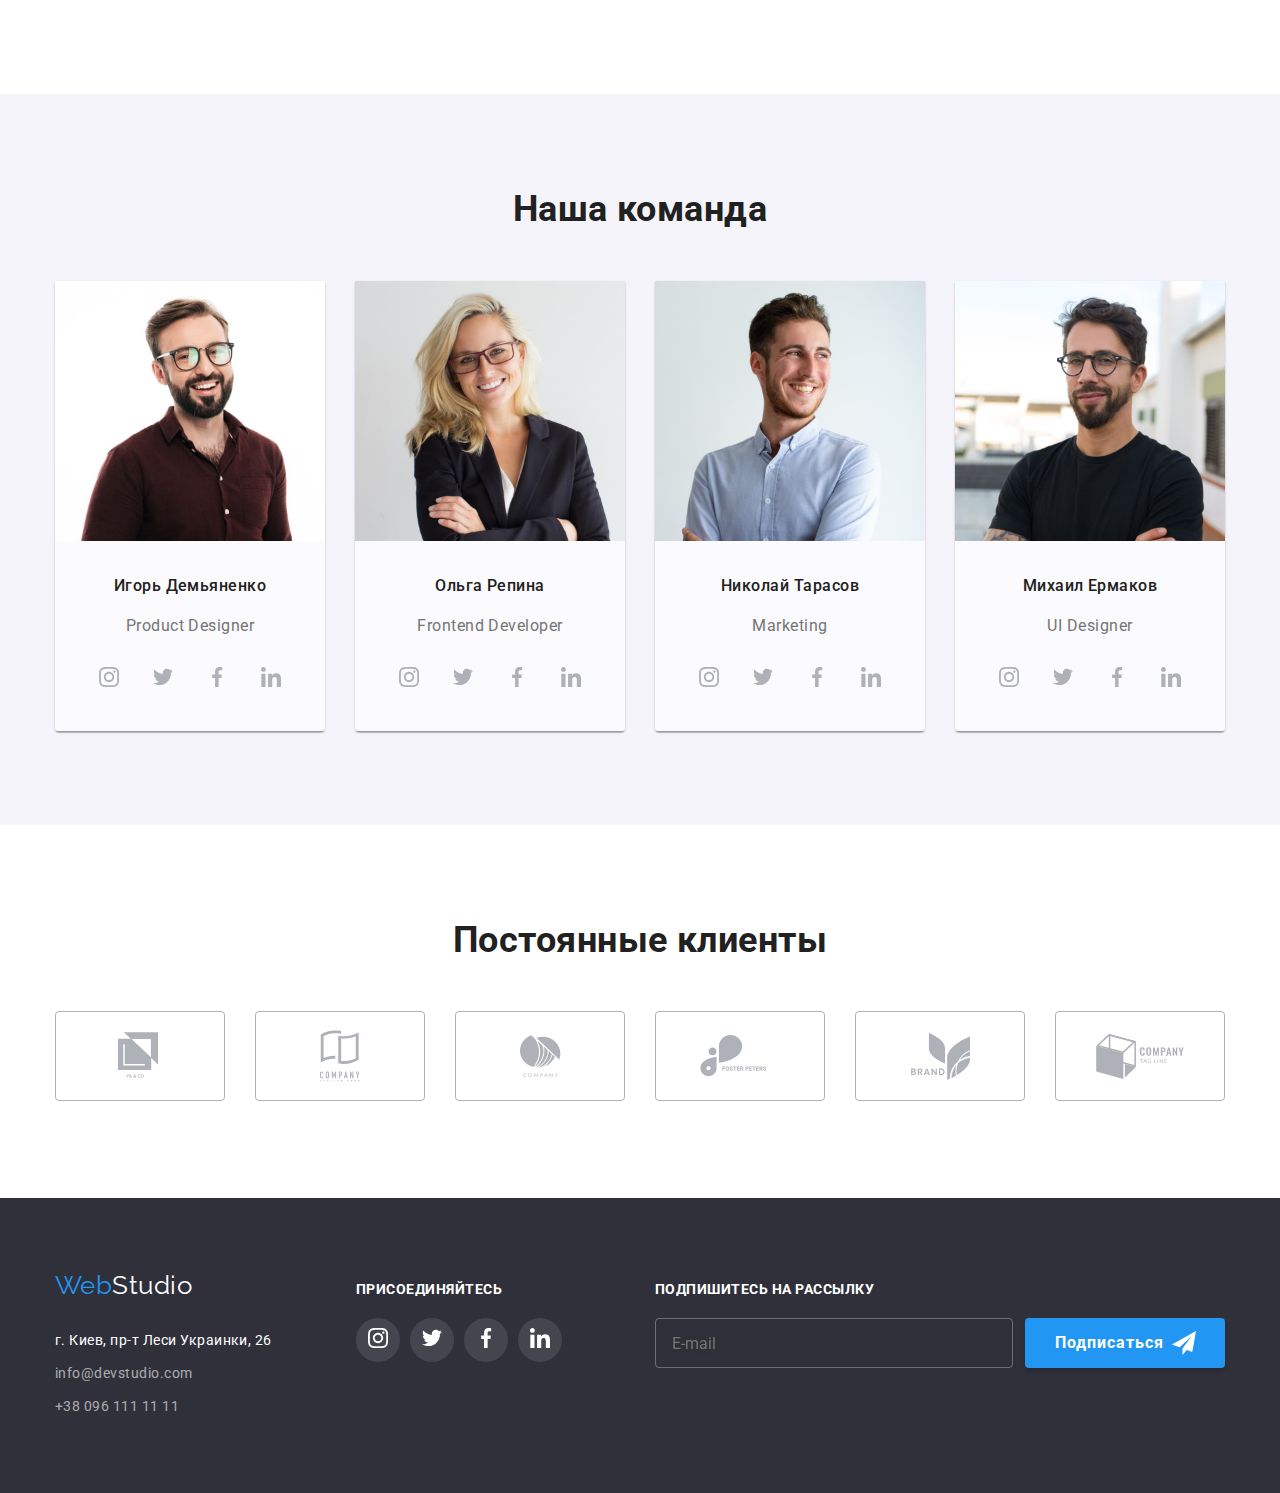
==== commit 2768d2c5: "modal" ====
--- a/index.html
+++ b/index.html
@@ -445,20 +445,20 @@
 </section>
 </div>
 <section>
- <h2 class="footer-title">Подпишитесь на рассылку</h2>
- <div class="footer-form">
-   <form name="sign-form" autocomplete="on" novalidate>
-     <label>
-       <input class="email-footer" type="email" name="email" placeholder="E-mail" />
-      </label>
-    </form>
-    <button class="button-footer" type="submit">Подписаться
-      <svg class="leter-btn" width="24"  height="24">
-        <use  href="./images/symbol-defs.svg#icon-send"></use>
-      </svg>
-    </button>
-  </div>
-  </section>
+  <h2 class="footer-title">Подпишитесь на рассылку</h2>
+    <div>
+      <form class="footer-form" name="subscribe-form" autocomplete="on" novalidate>
+        <input class="email-footer" type="email" name="email" placeholder="E-mail" />
+        
+          <button class="button-footer" type="submit">Подписаться
+            <svg class="leter-btn" width="24"  height="24">
+              <use  href="./images/symbol-defs.svg#icon-send"></use>
+            </svg>
+          </button>
+        
+      </form>
+    </div>
+    </section>
 </div>
   </footer>
 
@@ -469,6 +469,27 @@
           <use href="./images/symbol-defs.svg#icon-close-black-1" ></use>
         </svg>
       </button>
+      <h2 class="modal-title">Оставьте свои данные, мы вам перезвоним</h2>
+
+      <form class="signup-form">
+  
+        <div class="group">
+    
+          <label for="user_name" class="sign-label">Имя</label>
+    <input type="text" name="username">
+  </div>
+  
+  <div class="group">
+    <label for="user_tel" class="sign-label">Телефон</label>
+    <input type="text" name="tel">
+  </div>
+
+  <div class="group">
+    <label for="user_email" class="sign-label">Почта</label>
+    <input type="email" name="email">
+  </div>
+</form>
+<form action=""></form>
     </div>
   </div>
   <script src="./modal.js" ></script>
--- a/css/styles.css
+++ b/css/styles.css
@@ -557,13 +557,14 @@
     padding-bottom: 60px;
 }
 .footer-title {
+    display: block;
     font-style: normal;
-  font-weight: bold;
+  font-weight: 700;
   margin-bottom: 20px;
     padding-left: 0;
     font-size: 14px;
     line-height: 1.14;
-    letter-spacing: 0.03em;
+
     color: var(--hero-100pr);
 text-transform: uppercase;
 }
@@ -584,7 +585,22 @@
 }
 
 /* footer e-mail */
- .footer-form {
+.footer-form {
+    display: flex;
+}
+
+.form-title {
+    font-style: normal;
+  font-weight: 700;
+  margin-bottom: 20px;
+    padding-left: 0;
+    font-size: 14px;
+    line-height: 1.14;
+    color: var(--hero-100pr);
+   text-transform: uppercase;
+}
+
+ .sign-form {
      display: flex;
  }
 .email-footer {
@@ -595,6 +611,8 @@
 padding-top: 15px;
 padding-bottom: 15px;
 padding-left: 16px;
+line-height: 20px;
+font-family: inherit;
 border: 1px solid rgba(255, 255, 255, 0.3);
 box-sizing: border-box;
 filter: drop-shadow(0px 4px 4px rgba(0, 0, 0, 0.15));
@@ -631,6 +649,7 @@
 }
 
 .button-footer {
+    display: flex;
     width: 200px;
     height: 50px;
     position: relative;
@@ -860,6 +879,16 @@
   background-color: inherit
 }
 
+/* оформлення модального вікна */
+.modal-title {
+    margin: 0;
+font-weight: 700;
+font-size: 20px;
+line-height: 1.15;
+text-align: center;
+color: var(--title-text-color);
+}
+
 
 
  
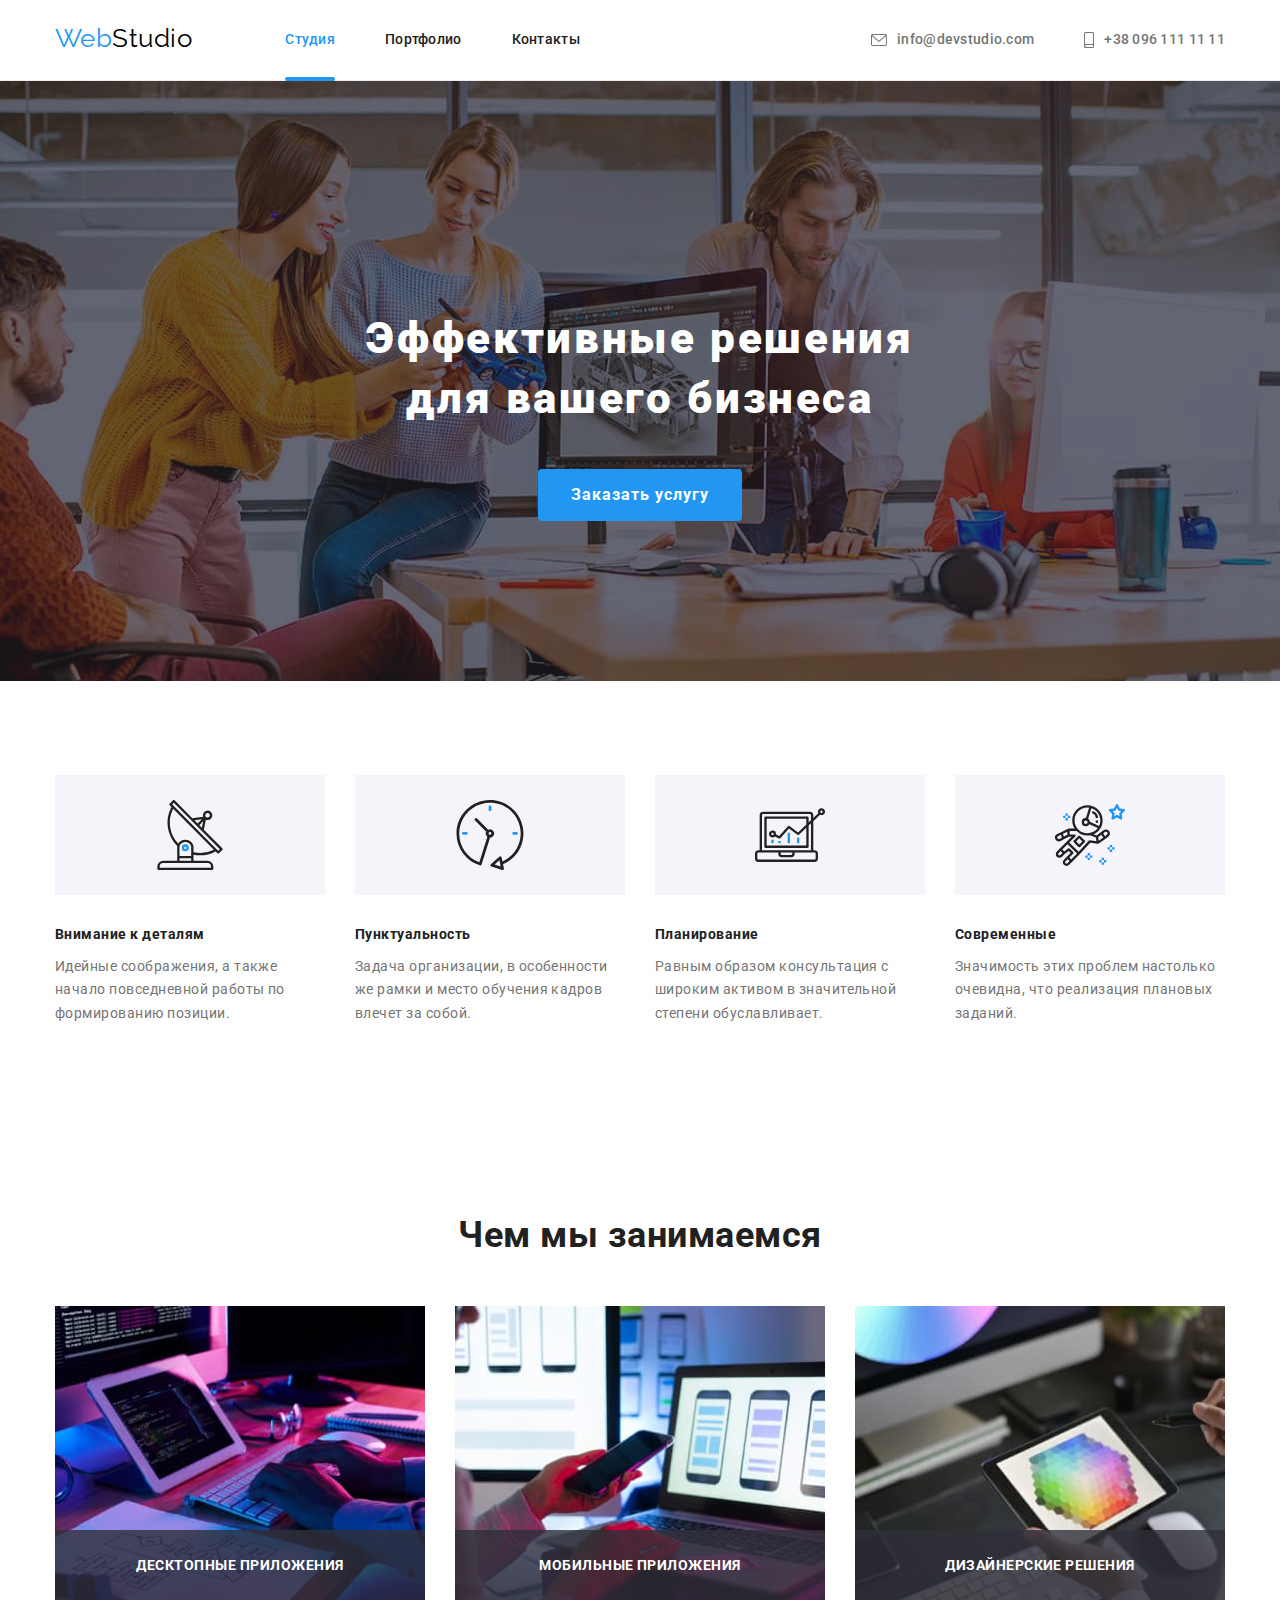
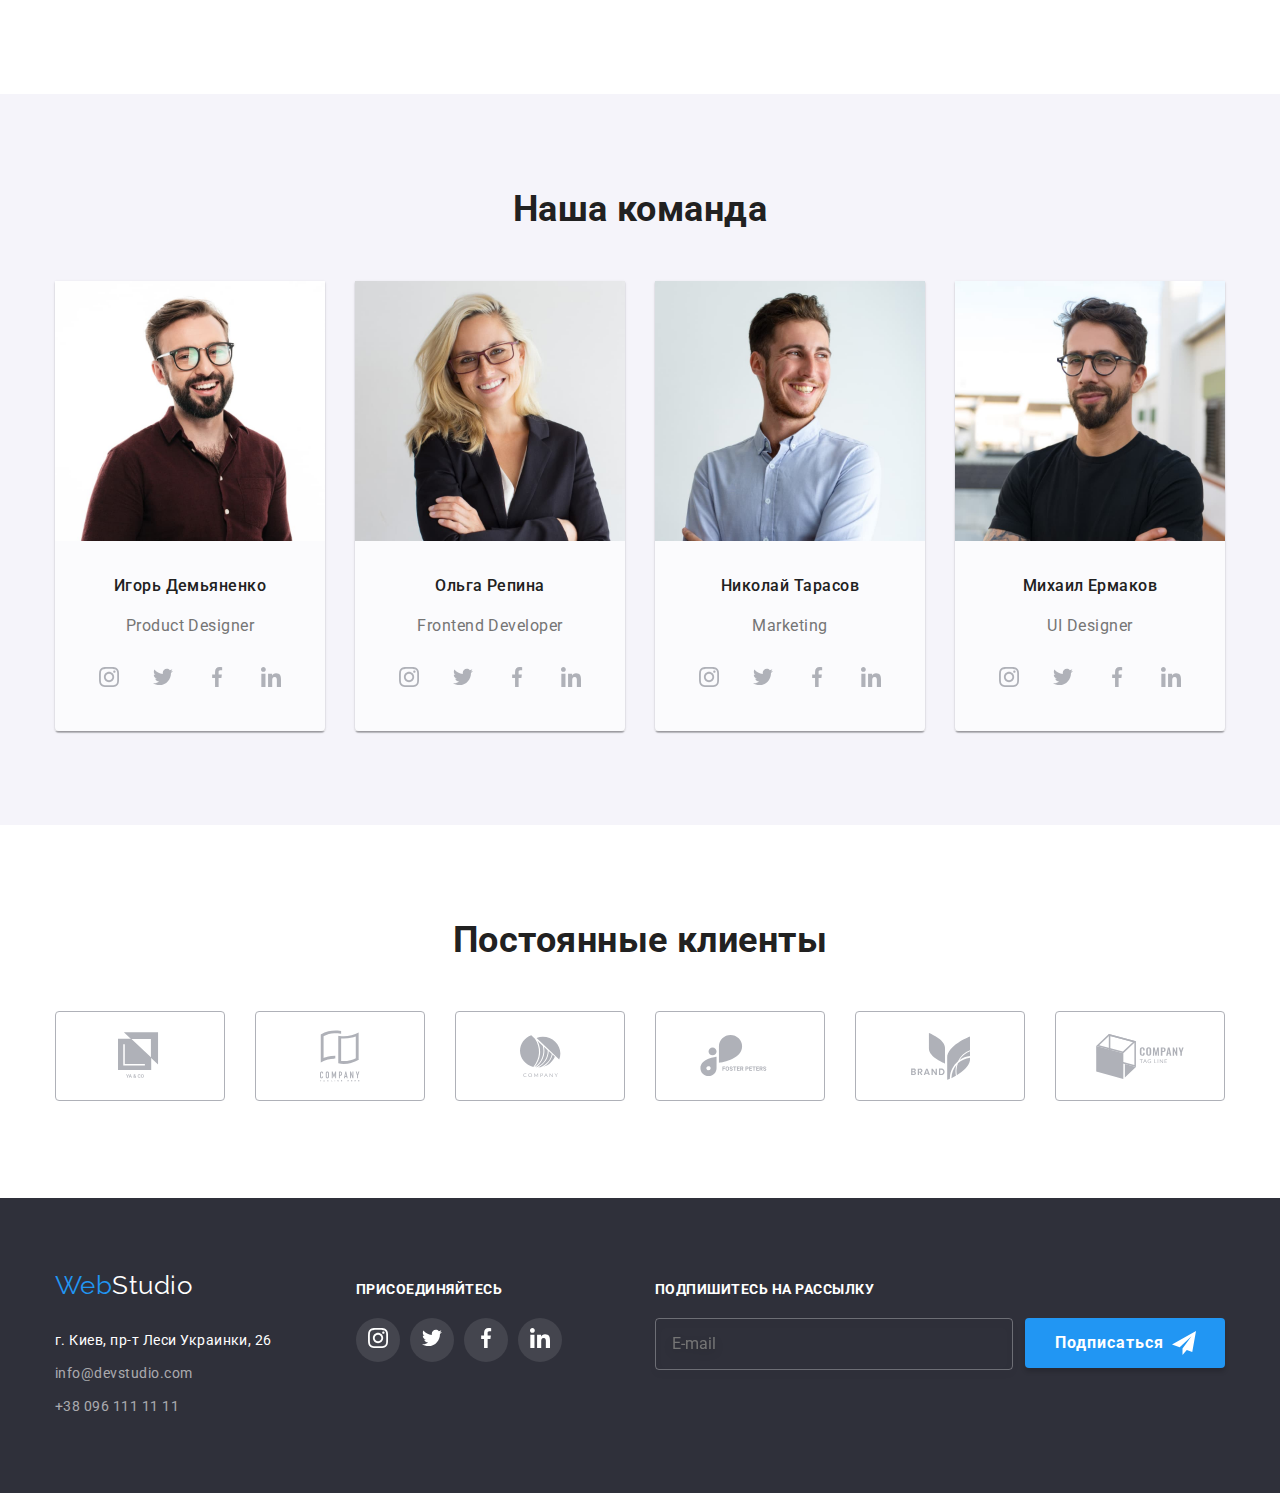
==== commit b50d0d22: "modal-check" ====
--- a/index.html
+++ b/index.html
@@ -448,7 +448,9 @@
   <h2 class="footer-title">Подпишитесь на рассылку</h2>
     <div>
       <form class="footer-form" name="subscribe-form" autocomplete="on" novalidate>
-        <input class="email-footer" type="email" name="email" placeholder="E-mail" />
+        <label class="f-f-lable">
+          <input class="email-footer" type="email" name="email" placeholder="E-mail" />
+        </label>
         
           <button class="button-footer" type="submit">Подписаться
             <svg class="leter-btn" width="24"  height="24">
@@ -462,6 +464,8 @@
 </div>
   </footer>
 
+  <!-- модального вікна -->
+
   <div class="backdrop-sign is-hidden" data-modal>
     <div class="modal-sign">
       <button data-modal-close class="modal-colose">
@@ -469,27 +473,63 @@
           <use href="./images/symbol-defs.svg#icon-close-black-1" ></use>
         </svg>
       </button>
+
       <h2 class="modal-title">Оставьте свои данные, мы вам перезвоним</h2>
 
       <form class="signup-form">
   
         <div class="group">
     
-          <label for="user_name" class="sign-label">Имя</label>
-    <input type="text" name="username">
+          <label class="form-lable" for="user_name">Имя</label>
+
+    <div class="input-wrapper">
+      <input class="form-input" type="text" name="username" id="user_name">
+    <svg width="18"  height="18" class="icon">
+      <use class="icon-modal" href="./images/symbol-defs.svg#person-black" ></use>
+    </svg>
+  </div>
   </div>
   
   <div class="group">
-    <label for="user_tel" class="sign-label">Телефон</label>
-    <input type="text" name="tel">
+    <label class="form-lable" for="tel">Телефон</label>
+    <div class="input-wrapper">
+      <input class="form-input" type="text" name="tel" id="tel">
+      <svg width="18"  height="18"  class="icon">
+        <use href="./images/symbol-defs.svg#phone-black"></use>
+      </svg>
+    </div>
   </div>
-
+ 
   <div class="group">
-    <label for="user_email" class="sign-label">Почта</label>
-    <input type="email" name="email">
+    <label class="form-lable" for="email">Почта</label>
+    <div class="input-wrapper">
+      <input class="form-input" type="email" name="email" id="email">
+      <svg width="18"  height="18"  class="icon">
+        <use href="./images/symbol-defs.svg#icon-email-black" ></use>
+      </svg>
+    </div>
   </div>
+
+  <div class="textarea-wrapper">
+  <label class="form-lable" for="comment">Комментарий</label>
+  <textarea class="form-input comment" name="comment" id="comment" cols="30" rows="10" placeholder="Введите текст"></textarea>
+  </div>
+
+<div class="checkbox-wrapper">
+ 
+  <label class="checkbox-lable">
+  <input class="checkbox" type="checkbox" name="accept-policy">
+  <svg class="chackbox-icon" width="16"  height="15">
+    <use class="check-user" href="./images/symbol-defs.svg#icon-check"></use>
+  </svg>
+  Соглашаюсь с рассылкой и принимаю
+    <a class="link" href="#">Условия договора</a>
+  </label>
+</div>  
+
+  <button class="check-btn" type="submit">Отправить</button>
 </form>
-<form action=""></form>
+
     </div>
   </div>
   <script src="./modal.js" ></script>
--- a/css/styles.css
+++ b/css/styles.css
@@ -16,6 +16,8 @@
 --feature-list-bg-color: rgba(47, 48, 58, 0.8);
 --backdrop:  rgba(0, 0, 0, 0.2);
 --card-bg-color: rgba(33, 150, 243, 0.9);
+--modal-bg-btn: rgba(24, 140, 232, 1);
+
 
 --shadow-button: 0px 4px 4px rgba(0, 0, 0, 0.15);
 --animation: 250ms cubic-bezier(0.4, 0, 0.2, 1);
@@ -605,8 +607,8 @@
  }
 .email-footer {
 width: 358px;
-height: 50px;
-
+
+outline: none;
 margin: 0;
 padding-top: 15px;
 padding-bottom: 15px;
@@ -618,9 +620,17 @@
 filter: drop-shadow(0px 4px 4px rgba(0, 0, 0, 0.15));
 border-radius: 4px;
 background-color: transparent;
-color: var(--hero-100pr)
+color: var(--hero-100pr);
+
+transition: border-color var(--animation);
+
 }
  
+.email-footer:focus,
+.email-footer:hover {
+    border-color: var(--modal-bg-btn);
+}
+
 .leter-btn {
 position: absolute;
 top: 50%;
@@ -672,8 +682,13 @@
 
 box-shadow: var(--shadow-button);
 cursor: pointer;
-}
-
+transition: background-color var(--animation);
+}
+
+.button-footer:focus,
+.button-footer:hover {
+    background-color: var(--modal-bg-btn) 
+}
 .title-btn {
     justify-content: center;
     padding-top: 93px;
@@ -859,7 +874,7 @@
     transform: translate(-50%, -50%) scale(1);
 
     min-width: 528px;
-    min-height: 100vh;
+    max-height: 100vh;
 
     background-color: var(--hero-100pr);
     box-shadow: 0px 1px 3px rgba(0, 0, 0, 0.12), 0px 1px 1px rgba(0, 0, 0, 0.14), 0px 2px 1px rgba(0, 0, 0, 0.2);
@@ -876,20 +891,180 @@
     border: 1px solid rgba(0, 0, 0, 0.1);
   border-radius: 50%;
   cursor: pointer;
-  background-color: inherit
+  background-color: inherit;
+}
+
+ .modal-colose:focus, 
+ .modal-colose:hover {
+    fill: var(--akcent-color);
 }
 
 /* оформлення модального вікна */
 .modal-title {
+    margin-top: 0;
+    margin-bottom: 12px;
+    font-weight: 700;
+    font-size: 20px;
+    line-height: 1.15;
+    text-align: center;
+    color: var(--title-text-color);
+}
+
+.signup-form .group {
+        display: flex;
+        flex-direction: column;
+        margin-bottom: 10px;
+    }
+
+.signup-form .form-lable {
+    display: flex;
+        flex-direction: column;
+
+    margin-bottom: 4px;
+    font-family: inherit;
+    font-size: 12px;
+    line-height: 1.16;
+    letter-spacing: 0.01em;
+    cursor: pointer; 
+}
+
+.signup-form .form-input {
+    width: 100%;
+    font-family: inherit;
     margin: 0;
-font-weight: 700;
-font-size: 20px;
-line-height: 1.15;
-text-align: center;
-color: var(--title-text-color);
-}
-
-
-
+    padding: 11px 11px 11px 42px;
+    width: 448px;
+    
+    
+    cursor: pointer; 
+
+    outline: none;
+    border: 1px solid rgba(33, 33, 33, 0.2);
+    box-sizing: border-box;
+    border-radius: 4px;
+    transition: border-color var(--animation);
+}
+
+.signup-form .form-input:focus, 
+.signup-form .form-input:hover {
+border-color:  var(--akcent-color)
+}
+
+   .signup-form .input-wrapper {
+       position: relative;
+   }
+
+   .signup-form .icon {
+       position: absolute;
+       top: 50%;
+       left: 12px;
+       transform: translateY(-50%);
+    cursor: pointer; 
+    
+   transition: fill var(--animation);
+}
+
+.signup-form .form-input:focus + .icon, 
+.signup-form .form-input:hover + .icon {
+    fill: var(--akcent-color);
+}
+/* .input-wrapper .form-input:focus + .icon {
+    fill: crimson;
+} */
+
+/* .input-wrapper.icon:focus,
+.input-wrapper .icon:hover {
+    fill: crimson;
+} */
+   /* .form-input:focus ~ .icon {
+       fill: var(--akcent-color);
+   } */
+
+    .textarea-wrapper .form-input.comment {
+    padding: 12px 16px;
+    margin-bottom: 20px;
+    }
+
+    .textarea-wrapper .comment:hover::placeholder,
+    .textarea-wrapper .comment:focus::placeholder {
+        color: var(--akcent-color);
+    }
+
+    /* checkbox */
+
+.checkbox-lable {
+    display: block;
+    align-items: center;
+    font-family: inherit;
+    font-size: 14px;
+    line-height: 1.71;
+    cursor: pointer;
+}
+
+.checkbox-lable .link {
+    color: var(--akcent-color);
+    text-decoration-line: underline;
+    transition: color var(--animation);
+}
  
-
+.checkbox-lable:focus .link,
+.checkbox-lable:hover .link {
+color: var(--modal-bg-btn);
+}
+
+.checkbox-wrapper {
+    margin-bottom: 30px;
+    position: relative;
+    /* text-align: center; */
+}
+
+/* .chackbox-icon {
+    border: 2px solid var(--logo-tekst);
+    border-radius: 4px;
+    fill: blue;
+}
+
+.chackbox-icon user {
+    fill: blue;
+opacity: 1;
+}
+
+.chackbox-icon:hover user {
+    opacity: 1;
+    color: #FFFFFF;
+    fill: #2196F3;
+} */
+
+ /* .checkbox {
+    appearance: none;
+    -moz-appearance: none;
+    -webkit-appearance: none;
+    position: absolute;
+ } */
+
+ .check-btn {
+     display: flex;
+
+     min-width: 200px;
+     
+     margin-right: auto;
+     margin-left: auto;
+     padding: 10px 55px;
+     font-family: inherit;
+     font-weight: 700;
+     font-size: 16px;
+     line-height: 1.87;
+     letter-spacing: 0.06em;
+
+     color: var(--hero-100pr);
+     background-color: var(--akcent-color);
+     box-shadow: 0px 4px 4px rgba(0, 0, 0, 0.15);
+     border: transparent;
+     border-radius: 4px;
+     cursor: pointer;
+     transition: background-color var(--animation);
+ }
+
+ .signup-form:focus .check-btn,
+ .signup-form:hover .check-btn {
+     background-color: var(--modal-bg-btn);